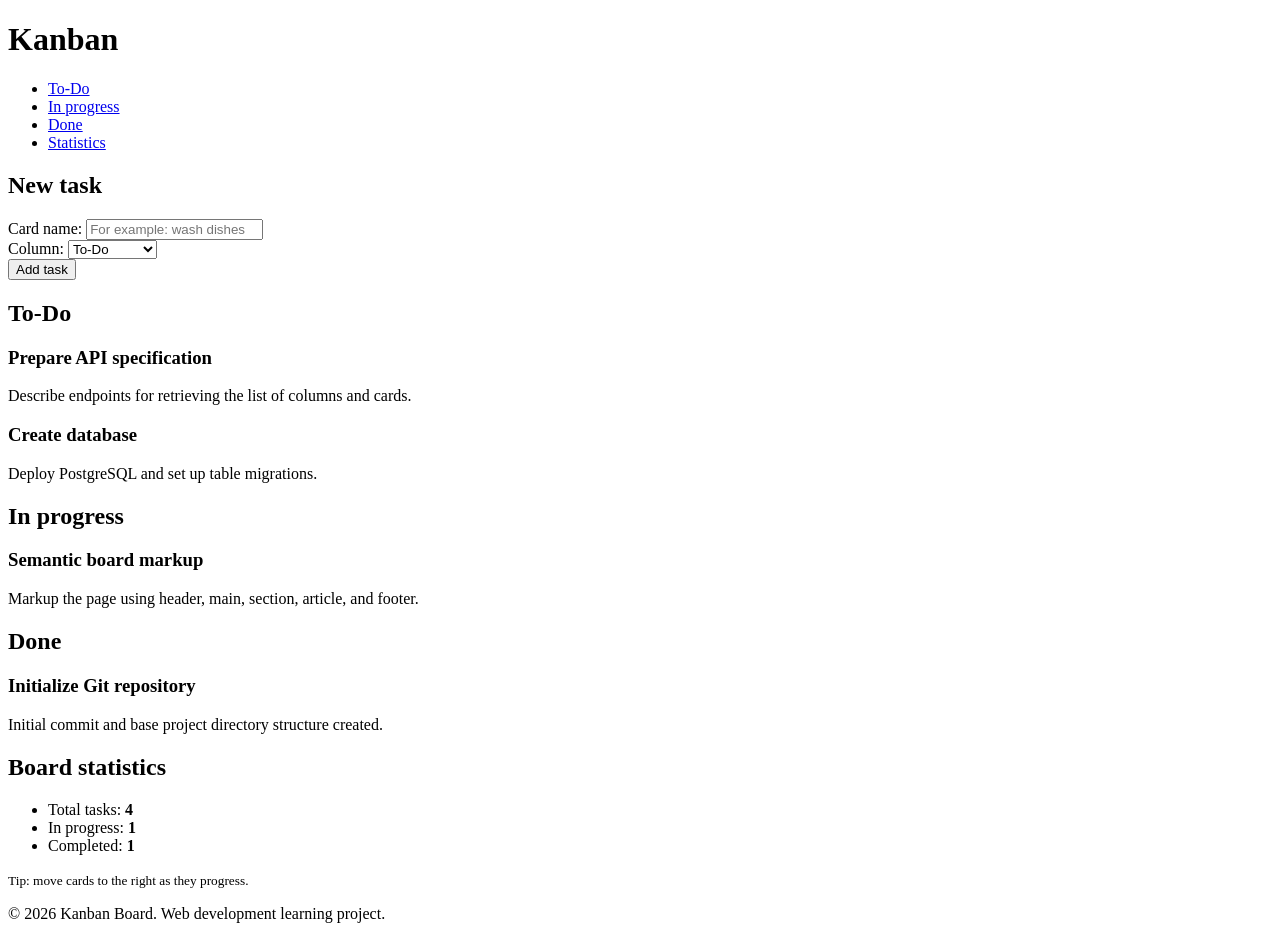
==== kanban/index.html @ a74d7b2a "lab2" ====
<!DOCTYPE html>
<html lang="en">

<head>
    <meta charset="UTF-8">
    <meta name="viewport" content="width=device-width, initial-scale=1.0">
    <title>Kanban</title>
    <link rel="stylesheet" href="css/style.css">
</head>

<body>

    <header>
        <h1>Kanban</h1>
        <nav aria-label="Main navigation">
            <ul>
                <li><a href="#todo">To-Do</a></li>
                <li><a href="#in-progress">In progress</a></li>
                <li><a href="#done">Done</a></li>
                <li><a href="#stats">Statistics</a></li>
            </ul>
        </nav>
    </header>

    <main>

        <section id="new-task">
            <h2>New task</h2>
            <form action="#" method="post">
                <div>
                    <label for="task-title">Card name:</label>
                    <input type="text" id="task-title" name="task-title" placeholder="For example: wash dishes"
                        required>
                </div>
                <div>
                    <label for="task-column">Column:</label>
                    <select id="task-column" name="task-column">
                        <option value="todo">To-Do</option>
                        <option value="in-progress">In progress</option>
                        <option value="done">Done</option>
                    </select>
                </div>
                <button type="submit">Add task</button>
            </form>
        </section>

        <section id="todo">
            <h2>To-Do</h2>

            <article>
                <h3>Prepare API specification</h3>
                <p>Describe endpoints for retrieving the list of columns and cards.</p>
            </article>

            <article>
                <h3>Create database</h3>
                <p>Deploy PostgreSQL and set up table migrations.</p>
            </article>
        </section>

        <!-- Column 2 -->
        <section id="in-progress">
            <h2>In progress</h2>

            <article>
                <h3>Semantic board markup</h3>
                <p>Markup the page using header, main, section, article, and footer.</p>
            </article>
        </section>

        <!-- Column 3 -->
        <section id="done">
            <h2>Done</h2>

            <article>
                <h3>Initialize Git repository</h3>
                <p>Initial commit and base project directory structure created.</p>
            </article>
        </section>

    </main>

    <!-- Step 5: aside for secondary content (statistics / quick notes) -->
    <aside id="stats" aria-label="Project statistics">
        <h2>Board statistics</h2>
        <ul>
            <li>Total tasks: <strong>4</strong></li>
            <li>In progress: <strong>1</strong></li>
            <li>Completed: <strong>1</strong></li>
        </ul>
        <p><small>Tip: move cards to the right as they progress.</small></p>
    </aside>

    <!-- Step 6: footer with authorship and year -->
    <footer>
        <p>&copy; 2026 Kanban Board. Web development learning project.</p>
    </footer>

    <script src="js/app.js"></script>
</body>

</html>
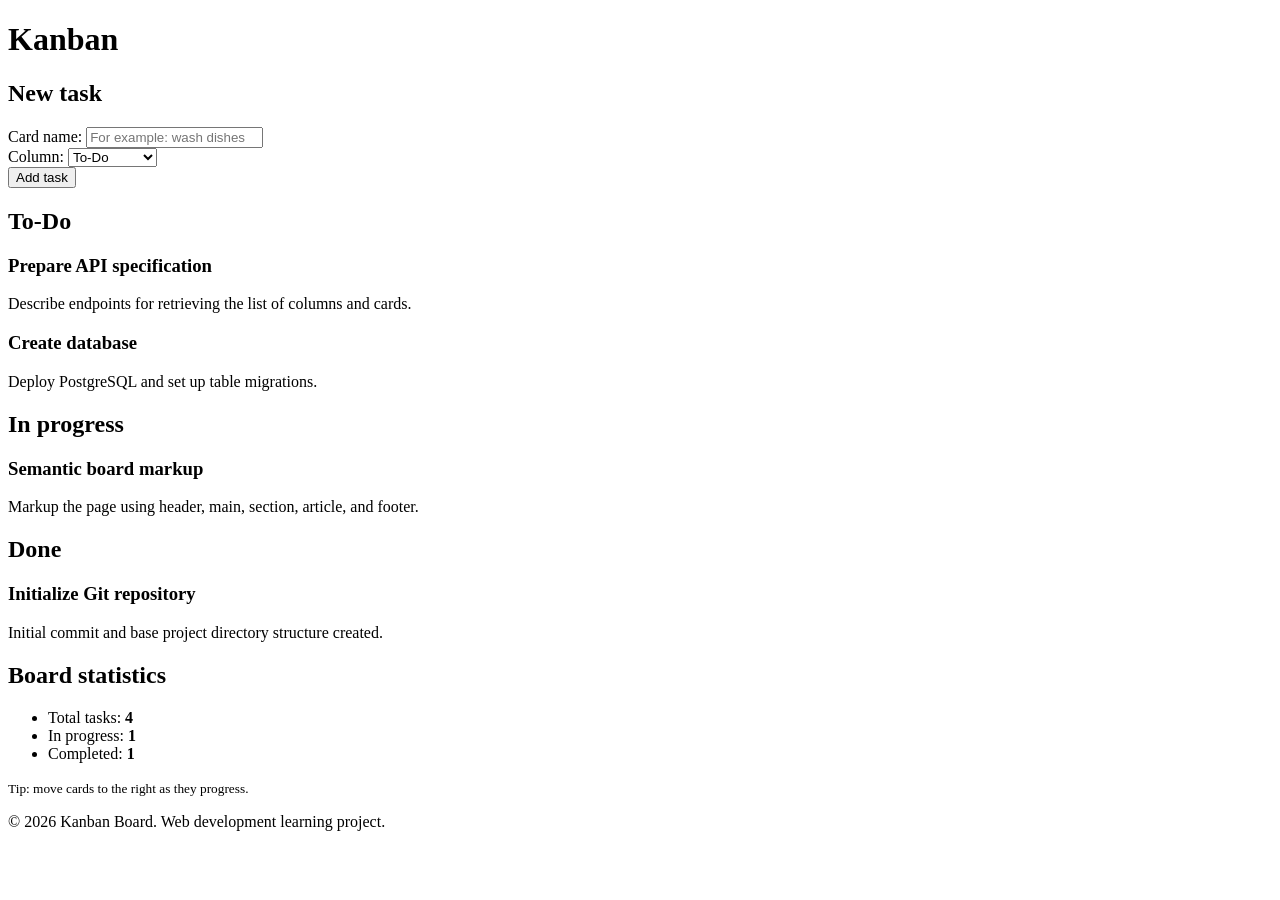
==== commit ebb160c5: "deleted navigation" ====
--- a/kanban/index.html
+++ b/kanban/index.html
@@ -1,102 +1,90 @@
 <!DOCTYPE html>
 <html lang="en">
 
-<head>
-    <meta charset="UTF-8">
-    <meta name="viewport" content="width=device-width, initial-scale=1.0">
-    <title>Kanban</title>
-    <link rel="stylesheet" href="css/style.css">
-</head>
+	<head>
+		<meta charset="UTF-8">
+		<meta name="viewport" content="width=device-width, initial-scale=1.0">
+		<title>Kanban</title>
+		<link rel="stylesheet" href="css/style.css">
+	</head>
 
-<body>
+	<body>
 
-    <header>
-        <h1>Kanban</h1>
-        <nav aria-label="Main navigation">
-            <ul>
-                <li><a href="#todo">To-Do</a></li>
-                <li><a href="#in-progress">In progress</a></li>
-                <li><a href="#done">Done</a></li>
-                <li><a href="#stats">Statistics</a></li>
-            </ul>
-        </nav>
-    </header>
+		<header>
+			<h1>Kanban</h1>
+		</header>
 
-    <main>
+		<main>
 
-        <section id="new-task">
-            <h2>New task</h2>
-            <form action="#" method="post">
-                <div>
-                    <label for="task-title">Card name:</label>
-                    <input type="text" id="task-title" name="task-title" placeholder="For example: wash dishes"
-                        required>
-                </div>
-                <div>
-                    <label for="task-column">Column:</label>
-                    <select id="task-column" name="task-column">
-                        <option value="todo">To-Do</option>
-                        <option value="in-progress">In progress</option>
-                        <option value="done">Done</option>
-                    </select>
-                </div>
-                <button type="submit">Add task</button>
-            </form>
-        </section>
+			<section id="new-task">
+				<h2>New task</h2>
+				<form action="#" method="post">
+					<div>
+						<label for="task-title">Card name:</label>
+						<input type="text" id="task-title" name="task-title" placeholder="For example: wash dishes" required>
+					</div>
+					<div>
+						<label for="task-column">Column:</label>
+						<select id="task-column" name="task-column">
+							<option value="todo">To-Do</option>
+							<option value="in-progress">In progress</option>
+							<option value="done">Done</option>
+						</select>
+					</div>
+					<button type="submit">Add task</button>
+				</form>
+			</section>
 
-        <section id="todo">
-            <h2>To-Do</h2>
+			<!-- Column 1 -->
+			<section id="todo">
+				<h2>To-Do</h2>
 
-            <article>
-                <h3>Prepare API specification</h3>
-                <p>Describe endpoints for retrieving the list of columns and cards.</p>
-            </article>
+				<article>
+					<h3>Prepare API specification</h3>
+					<p>Describe endpoints for retrieving the list of columns and cards.</p>
+				</article>
 
-            <article>
-                <h3>Create database</h3>
-                <p>Deploy PostgreSQL and set up table migrations.</p>
-            </article>
-        </section>
+				<article>
+					<h3>Create database</h3>
+					<p>Deploy PostgreSQL and set up table migrations.</p>
+				</article>
+			</section>
 
-        <!-- Column 2 -->
-        <section id="in-progress">
-            <h2>In progress</h2>
+			<!-- Column 2 -->
+			<section id="in-progress">
+				<h2>In progress</h2>
 
-            <article>
-                <h3>Semantic board markup</h3>
-                <p>Markup the page using header, main, section, article, and footer.</p>
-            </article>
-        </section>
+				<article>
+					<h3>Semantic board markup</h3>
+					<p>Markup the page using header, main, section, article, and footer.</p>
+				</article>
+			</section>
 
-        <!-- Column 3 -->
-        <section id="done">
-            <h2>Done</h2>
+			<!-- Column 3 -->
+			<section id="done">
+				<h2>Done</h2>
 
-            <article>
-                <h3>Initialize Git repository</h3>
-                <p>Initial commit and base project directory structure created.</p>
-            </article>
-        </section>
+				<article>
+					<h3>Initialize Git repository</h3>
+					<p>Initial commit and base project directory structure created.</p>
+				</article>
+			</section>
+		</main>
 
-    </main>
+		<aside id="stats" aria-label="Project statistics">
+			<h2>Board statistics</h2>
+			<ul>
+				<li>Total tasks: <strong>4</strong></li>
+				<li>In progress: <strong>1</strong></li>
+				<li>Completed: <strong>1</strong></li>
+			</ul>
+			<p><small>Tip: move cards to the right as they progress.</small></p>
+		</aside>
 
-    <!-- Step 5: aside for secondary content (statistics / quick notes) -->
-    <aside id="stats" aria-label="Project statistics">
-        <h2>Board statistics</h2>
-        <ul>
-            <li>Total tasks: <strong>4</strong></li>
-            <li>In progress: <strong>1</strong></li>
-            <li>Completed: <strong>1</strong></li>
-        </ul>
-        <p><small>Tip: move cards to the right as they progress.</small></p>
-    </aside>
+		<footer>
+			<p>&copy; 2026 Kanban Board. Web development learning project.</p>
+		</footer>
 
-    <!-- Step 6: footer with authorship and year -->
-    <footer>
-        <p>&copy; 2026 Kanban Board. Web development learning project.</p>
-    </footer>
-
-    <script src="js/app.js"></script>
-</body>
-
+		<script src="js/app.js"></script>
+	</body>
 </html>
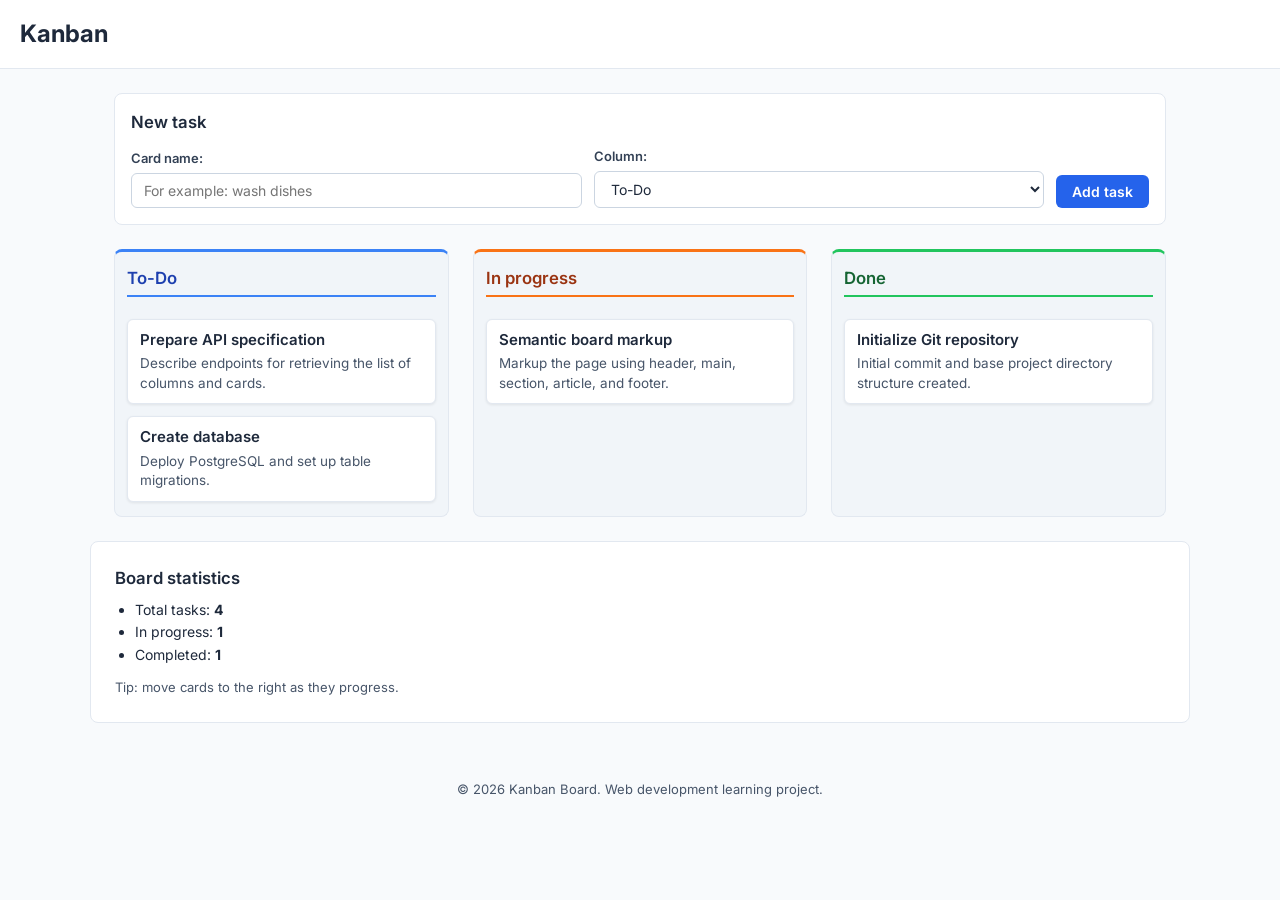
==== commit cea6ea02: "feat: extended css styles, google fonts, colorful columns" ====
--- a/kanban/index.html
+++ b/kanban/index.html
@@ -5,6 +5,10 @@
 		<meta charset="UTF-8">
 		<meta name="viewport" content="width=device-width, initial-scale=1.0">
 		<title>Kanban</title>
+		<!-- Google Fonts: Inter -->
+		<link rel="preconnect" href="https://fonts.googleapis.com">
+		<link rel="preconnect" href="https://fonts.gstatic.com" crossorigin>
+		<link href="https://fonts.googleapis.com/css2?family=Inter:wght@400;500;600;700&display=swap" rel="stylesheet">
 		<link rel="stylesheet" href="css/style.css">
 	</head>
 
@@ -19,11 +23,11 @@
 			<section id="new-task">
 				<h2>New task</h2>
 				<form action="#" method="post">
-					<div>
+					<div class="form-group">
 						<label for="task-title">Card name:</label>
 						<input type="text" id="task-title" name="task-title" placeholder="For example: wash dishes" required>
 					</div>
-					<div>
+					<div class="form-group">
 						<label for="task-column">Column:</label>
 						<select id="task-column" name="task-column">
 							<option value="todo">To-Do</option>
@@ -36,35 +40,35 @@
 			</section>
 
 			<!-- Column 1 -->
-			<section id="todo">
+			<section id="todo" class="column">
 				<h2>To-Do</h2>
 
-				<article>
+				<article class="card">
 					<h3>Prepare API specification</h3>
 					<p>Describe endpoints for retrieving the list of columns and cards.</p>
 				</article>
 
-				<article>
+				<article class="card">
 					<h3>Create database</h3>
 					<p>Deploy PostgreSQL and set up table migrations.</p>
 				</article>
 			</section>
 
 			<!-- Column 2 -->
-			<section id="in-progress">
+			<section id="in-progress" class="column">
 				<h2>In progress</h2>
 
-				<article>
+				<article class="card">
 					<h3>Semantic board markup</h3>
 					<p>Markup the page using header, main, section, article, and footer.</p>
 				</article>
 			</section>
 
 			<!-- Column 3 -->
-			<section id="done">
+			<section id="done" class="column">
 				<h2>Done</h2>
 
-				<article>
+				<article class="card">
 					<h3>Initialize Git repository</h3>
 					<p>Initial commit and base project directory structure created.</p>
 				</article>
--- a/kanban/css/style.css
+++ b/kanban/css/style.css
@@ -0,0 +1,280 @@
+*, *::before, *::after {
+	box-sizing: border-box;
+}
+
+body {
+	margin: 0;
+	font-family: 'Inter', system-ui, -apple-system, sans-serif;
+	font-size: 1rem;
+	line-height: 1.5;
+	color: #1e293b;
+	background-color: #f8fafc;
+}
+
+img {
+	max-width: 100%;
+	height: auto;
+}
+
+header {
+	background-color: #ffffff;
+	padding: 16px 20px;
+	border-bottom: 1px solid #e2e8f0;
+	display: flex;
+	justify-content: space-between;
+	align-items: center;
+	flex-wrap: wrap;
+	gap: 12px;
+}
+
+header h1 {
+	margin: 0;
+	font-size: 1.5rem;
+	font-weight: 700;
+	color: #1e293b;
+}
+
+main {
+	max-width: 1100px;
+	margin: 0 auto;
+	padding: 16px;
+	display: grid;
+	grid-template-columns: 1fr;
+	gap: 16px;
+}
+
+section {
+	padding: 14px 12px;
+	background-color: #f1f5f9;
+	border: 1px solid #e2e8f0;
+	border-radius: 8px;
+}
+
+section h2 {
+	margin-top: 0;
+	margin-bottom: 10px;
+	font-size: 1.05rem;
+	font-weight: 600;
+}
+
+#new-task {
+	background-color: #ffffff;
+	border: 1px solid #e2e8f0;
+	padding: 16px;
+}
+
+#new-task h2 {
+	color: #1e293b;
+	margin-bottom: 12px;
+}
+
+#new-task form {
+	display: flex;
+	flex-wrap: wrap;
+	gap: 12px;
+	align-items: flex-end;
+}
+
+#new-task .form-group {
+	display: flex;
+	flex-direction: column;
+	gap: 4px;
+	flex: 1 1 200px;
+}
+
+#new-task label {
+	font-size: 0.8125rem;
+	font-weight: 600;
+	color: #334155;
+}
+
+#new-task input[type="text"],
+#new-task select {
+	font-family: inherit;
+	font-size: 0.875rem;
+	padding: 8px 12px;
+	border: 1px solid #cbd5e1;
+	border-radius: 6px;
+	background-color: #ffffff;
+	color: #1e293b;
+}
+
+#new-task input[type="text"]:focus,
+#new-task select:focus {
+	outline: none;
+	border-color: #2563eb;
+	box-shadow: 0 0 0 3px rgba(37, 99, 235, 0.15);
+}
+
+#new-task button[type="submit"] {
+	font-family: inherit;
+	font-size: 0.875rem;
+	font-weight: 600;
+	padding: 8px 16px;
+	background-color: #2563eb;
+	color: #ffffff;
+	border: none;
+	border-radius: 6px;
+	cursor: pointer;
+	align-self: flex-end;
+	transition: background-color 0.15s ease;
+}
+
+#new-task button[type="submit"]:hover {
+	background-color: #1d4ed8;
+}
+
+#todo {
+	border-top: 3px solid #3b82f6;
+}
+
+#todo h2 {
+	color: #1e40af;
+	border-bottom: 2px solid #3b82f6;
+	padding-bottom: 4px;
+}
+
+#in-progress {
+	border-top: 3px solid #f97316;
+}
+
+#in-progress h2 {
+	color: #9a3412;
+	border-bottom: 2px solid #f97316;
+	padding-bottom: 4px;
+}
+
+#done {
+	border-top: 3px solid #22c55e;
+}
+
+#done h2 {
+	color: #166534;
+	border-bottom: 2px solid #22c55e;
+	padding-bottom: 4px;
+}
+
+#todo,
+#in-progress,
+#done {
+	display: flex;
+	flex-direction: column;
+	gap: 10px;
+}
+
+article,
+.card {
+	padding: 10px 12px;
+	border-radius: 6px;
+	border: 1px solid #e2e8f0;
+	box-shadow: 0 1px 3px rgba(0, 0, 0, 0.08);
+	background-color: #ffffff;
+	transition: box-shadow 0.15s ease, transform 0.15s ease;
+}
+
+article:hover,
+.card:hover {
+	transform: translateY(-1px);
+	box-shadow: 0 4px 6px -1px rgba(0, 0, 0, 0.1);
+}
+
+article h3 {
+	margin: 0 0 4px 0;
+	font-size: 0.9375rem;
+	font-weight: 600;
+	line-height: 1.35;
+	color: #1e293b;
+}
+
+article p {
+	margin: 0;
+	font-size: 0.84375rem;
+	line-height: 1.45;
+	color: #475569;
+}
+
+aside {
+	max-width: 1100px;
+	margin: 0 16px 20px;
+	padding: 16px 20px;
+	background-color: #ffffff;
+	border: 1px solid #e2e8f0;
+	border-radius: 8px;
+}
+
+aside h2 {
+	margin-top: 0;
+	margin-bottom: 8px;
+	font-size: 1.05rem;
+	font-weight: 600;
+	color: #1e293b;
+}
+
+aside ul {
+	margin: 0 0 8px 0;
+	padding-left: 20px;
+	font-size: 0.875rem;
+	line-height: 1.6;
+	color: #1e293b;
+}
+
+aside p {
+	margin: 0;
+}
+
+aside p small {
+	font-size: 0.8125rem;
+	color: #475569;
+}
+
+footer {
+	text-align: center;
+	padding: 20px 16px;
+	font-size: 0.8125rem;
+	color: #475569;
+}
+
+@media (min-width: 600px) {
+	main {
+		grid-template-columns: repeat(3, 1fr);
+		overflow-x: auto;
+		padding: 20px;
+		gap: 16px;
+	}
+
+	#new-task {
+		grid-column: 1 / -1;
+	}
+
+	#todo,
+	#in-progress,
+	#done {
+		min-width: 220px;
+	}
+
+	aside {
+		margin: 0 20px 20px;
+		padding: 20px;
+	}
+}
+
+@media (min-width: 1024px) {
+	main {
+		grid-template-columns: repeat(3, minmax(260px, 1fr));
+		gap: 24px;
+		overflow-x: visible;
+		padding: 24px;
+	}
+
+	#todo,
+	#in-progress,
+	#done {
+		min-width: 0;
+		gap: 12px;
+	}
+
+	aside {
+		margin: 0 auto 24px;
+		padding: 24px;
+	}
+}
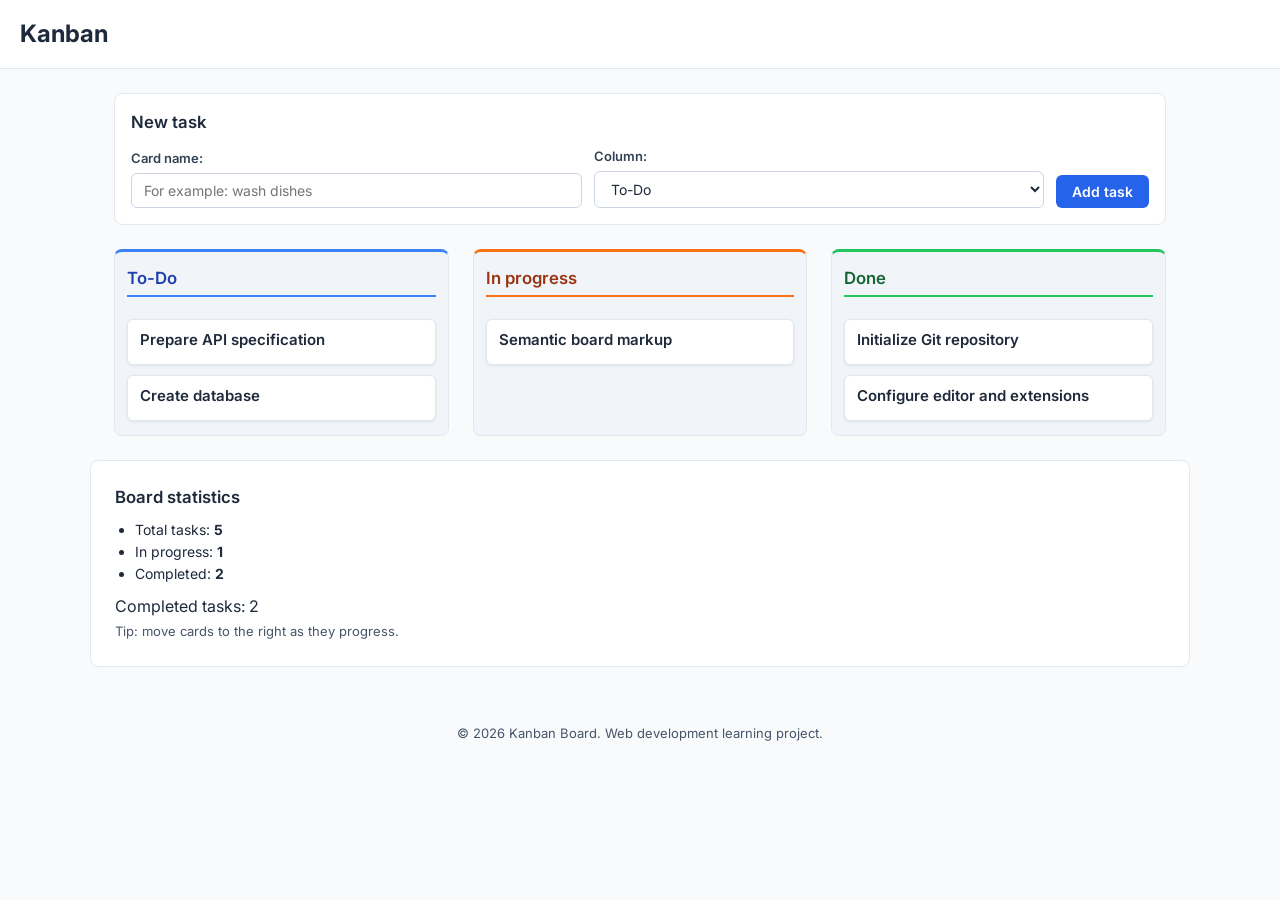
==== commit 3c0a1728: "feat: implement DOM manipulation" ====
--- a/kanban/index.html
+++ b/kanban/index.html
@@ -10,6 +10,7 @@
 		<link rel="preconnect" href="https://fonts.gstatic.com" crossorigin>
 		<link href="https://fonts.googleapis.com/css2?family=Inter:wght@400;500;600;700&display=swap" rel="stylesheet">
 		<link rel="stylesheet" href="css/style.css">
+		<script src="script.js" defer></script>
 	</head>
 
 	<body>
@@ -42,53 +43,40 @@
 			<!-- Column 1 -->
 			<section id="todo" class="column">
 				<h2>To-Do</h2>
-
-				<article class="card">
-					<h3>Prepare API specification</h3>
-					<p>Describe endpoints for retrieving the list of columns and cards.</p>
-				</article>
-
-				<article class="card">
-					<h3>Create database</h3>
-					<p>Deploy PostgreSQL and set up table migrations.</p>
-				</article>
+				<div id="todo-list">
+					<article class="card">
+						<h3>Prepare API specification</h3>
+						<p>Describe endpoints for retrieving the list of columns and cards.</p>
+					</article>
+				</div>
 			</section>
 
 			<!-- Column 2 -->
 			<section id="in-progress" class="column">
 				<h2>In progress</h2>
-
-				<article class="card">
-					<h3>Semantic board markup</h3>
-					<p>Markup the page using header, main, section, article, and footer.</p>
-				</article>
+				<div id="inprogress-list"></div>
 			</section>
 
 			<!-- Column 3 -->
 			<section id="done" class="column">
 				<h2>Done</h2>
-
-				<article class="card">
-					<h3>Initialize Git repository</h3>
-					<p>Initial commit and base project directory structure created.</p>
-				</article>
+				<div id="done-list"></div>
 			</section>
 		</main>
 
 		<aside id="stats" aria-label="Project statistics">
 			<h2>Board statistics</h2>
 			<ul>
-				<li>Total tasks: <strong>4</strong></li>
+				<li>Total tasks: <strong>5</strong></li>
 				<li>In progress: <strong>1</strong></li>
-				<li>Completed: <strong>1</strong></li>
+				<li>Completed: <strong>2</strong></li>
 			</ul>
+			<p id="done-count">Completed tasks: 0</p>
 			<p><small>Tip: move cards to the right as they progress.</small></p>
 		</aside>
 
 		<footer>
 			<p>&copy; 2026 Kanban Board. Web development learning project.</p>
 		</footer>
-
-		<script src="js/app.js"></script>
 	</body>
 </html>
--- a/kanban/css/style.css
+++ b/kanban/css/style.css
@@ -156,7 +156,10 @@
 
 #todo,
 #in-progress,
-#done {
+#done,
+#todo-list,
+#inprogress-list,
+#done-list {
 	display: flex;
 	flex-direction: column;
 	gap: 10px;
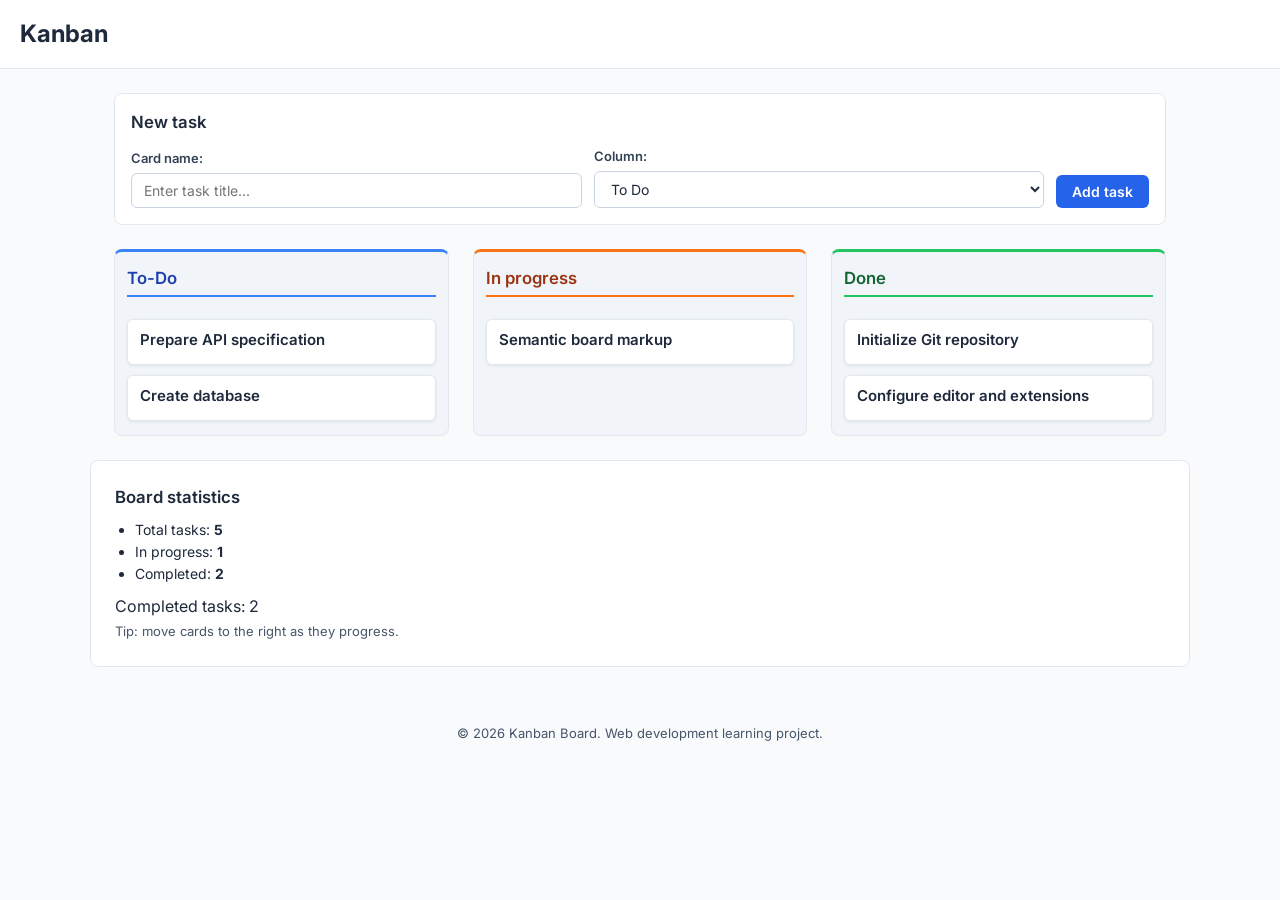
==== commit 8ebc23cf: "feat: implement interactive form submision and status toggle" ====
--- a/kanban/index.html
+++ b/kanban/index.html
@@ -23,17 +23,17 @@
 
 			<section id="new-task">
 				<h2>New task</h2>
-				<form action="#" method="post">
+				<form id="task-form">
 					<div class="form-group">
 						<label for="task-title">Card name:</label>
-						<input type="text" id="task-title" name="task-title" placeholder="For example: wash dishes" required>
+						<input type="text" id="task-title" name="task-title" required pattern=".{3,}" placeholder="Enter task title...">
 					</div>
 					<div class="form-group">
 						<label for="task-column">Column:</label>
 						<select id="task-column" name="task-column">
-							<option value="todo">To-Do</option>
-							<option value="in-progress">In progress</option>
-							<option value="done">Done</option>
+							<option value="To Do">To Do</option>
+							<option value="In Progress">In Progress</option>
+							<option value="Done">Done</option>
 						</select>
 					</div>
 					<button type="submit">Add task</button>
